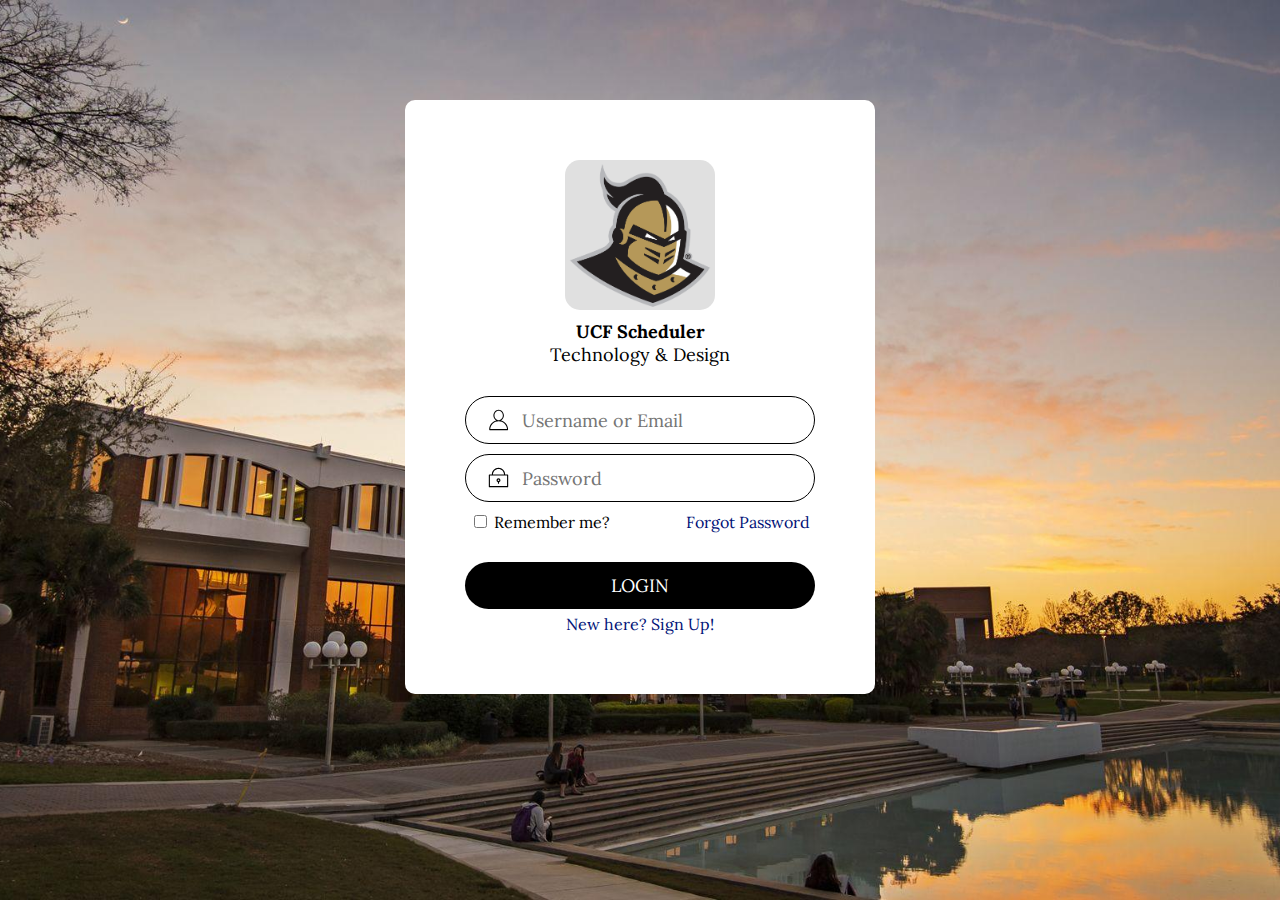
==== index.html @ 23472a11 "Add files via upload" ====
<html>
    <head>

        <link rel="preconnect" href="https://fonts.googleapis.com">
        <link rel="preconnect" href="https://fonts.gstatic.com" crossorigin>
        <link href="https://fonts.googleapis.com/css2?family=Lora:ital,wght@0,400..700;1,400..700&display=swap" rel="stylesheet">

        <link rel="stylesheet" href="style.css">

    </head>
    <body>

        <div class="login-div">
            <div class="logo">
                <img src="Assets/aa89cd043b72209dd43c108c1d66afff.png" alt="knightslogo" width="" height="150"/>
            </div>

            <div class="title">UCF Scheduler</div>
            <div class="subtitle">Technology & Design</div>

            <div class="form">

                <div class="username">
                    
                    <!--icon-->
                    <svg class="svg-icon" viewBox="0 0 20 20">
                        <path d="M12.075,10.812c1.358-0.853,2.242-2.507,2.242-4.037c0-2.181-1.795-4.618-4.198-4.618S5.921,4.594,5.921,6.775c0,1.53,0.884,3.185,2.242,4.037c-3.222,0.865-5.6,3.807-5.6,7.298c0,0.23,0.189,0.42,0.42,0.42h14.273c0.23,0,0.42-0.189,0.42-0.42C17.676,14.619,15.297,11.677,12.075,10.812 M6.761,6.775c0-2.162,1.773-3.778,3.358-3.778s3.359,1.616,3.359,3.778c0,2.162-1.774,3.778-3.359,3.778S6.761,8.937,6.761,6.775 M3.415,17.69c0.218-3.51,3.142-6.297,6.704-6.297c3.562,0,6.486,2.787,6.705,6.297H3.415z"></path>
                    </svg>

                    <input type="text" placeholder="Username or Email">
                </div>

                <div class="password">
                    
                    <!--icon-->
                    <svg class="svg-icon" viewBox="0 0 20 20">
                        <path d="M17.308,7.564h-1.993c0-2.929-2.385-5.314-5.314-5.314S4.686,4.635,4.686,7.564H2.693c-0.244,0-0.443,0.2-0.443,0.443v9.3c0,0.243,0.199,0.442,0.443,0.442h14.615c0.243,0,0.442-0.199,0.442-0.442v-9.3C17.75,7.764,17.551,7.564,17.308,7.564 M10,3.136c2.442,0,4.43,1.986,4.43,4.428H5.571C5.571,5.122,7.558,3.136,10,3.136 M16.865,16.864H3.136V8.45h13.729V16.864z M10,10.664c-0.854,0-1.55,0.696-1.55,1.551c0,0.699,0.467,1.292,1.107,1.485v0.95c0,0.243,0.2,0.442,0.443,0.442s0.443-0.199,0.443-0.442V13.7c0.64-0.193,1.106-0.786,1.106-1.485C11.55,11.36,10.854,10.664,10,10.664 M10,12.878c-0.366,0-0.664-0.298-0.664-0.663c0-0.366,0.298-0.665,0.664-0.665c0.365,0,0.664,0.299,0.664,0.665C10.664,12.58,10.365,12.878,10,12.878"></path>
                    </svg>

                    <input type="password" placeholder="Password">
                </div>

                <div class="options">
                    <div class="remember-me">
                        <input id="remember-me" type="checkbox">
                        <label for="remember-me">Remember me?</label>
                    </div>

                    <div class="forgot-password">
                        <a href="#">Forgot Password</a>

                    </div>

                </div>

                <button class="signinbtn">LOGIN</button>
                <div class="signup">
                    <a href="#">New here? Sign Up!</a>
                </div>

            </div>

        </div>

    </body>
</html>
---- style.css ----
* {
    font-family: "Lora", serif;
}

body{
    background-color:rgb(119, 101, 0);
    background-image: url(Assets/3615704.jpg);
    background-repeat: no-repeat;
    background-position: center;
    background-attachment: fixed;
    background-size: cover;
}

.login-div{
    margin:100px auto;
    width: 350px;
    border-radius: 10px;
    background-color: rgb(255, 255, 255);
    padding: 60px;
}

.logo{
    background-color: rgb(224, 224, 224);
    width: 150px;
    height: 150px;
    border-radius: 10%;
    margin:0 auto;
    margin-bottom: 10px;
}

.logo img{
    display: block;
    margin-left: auto;
    margin-right: auto;
    width: 150px;
    margin-bottom: auto;
}

/*.logo img{
    position:absolute;
    top: 15%;
    right: 43%;
}*/

.title, .subtitle{
    text-align: center;
    color: rgb(0, 0, 0);
}

.title{
    font-weight: bolder;
    font-size: 18px;
}

.subtitle{
    font-size: 18px;
}

.form{
    width: 100%;
    margin-top: 30px;
}

.form input{
    font-size: 18px;
    padding: 10px, 20px, 10px, 5px;
    border: none;
    outline: none;
    background: none;
}

.username, .password{
    display: block;
    border-radius: 30px;
    border: 1px solid black;
    padding: 10px;
    margin: 10px 0;
}

.form svg{
    height: 25px;
    margin-bottom: -5px;
    margin-left: 10px;
    margin-right: 5px;
}

.options{
    display: flex;
    flex-direction: row;
    justify-content: space-between;
    padding: 0px 5px;
    margin-bottom: 30px;
}

button.signinbtn{
    width: 100%;
    padding: 12px 10px;
    border: none;
    font-size: 18px;
    border-radius: 30px;
    background-color: rgb(0, 0, 0);
    color: white;
    margin-bottom: 5px;
}

.signup{
    text-align: center;
}

a{
    text-decoration: none;
    color: rgb(0, 18, 119);
}
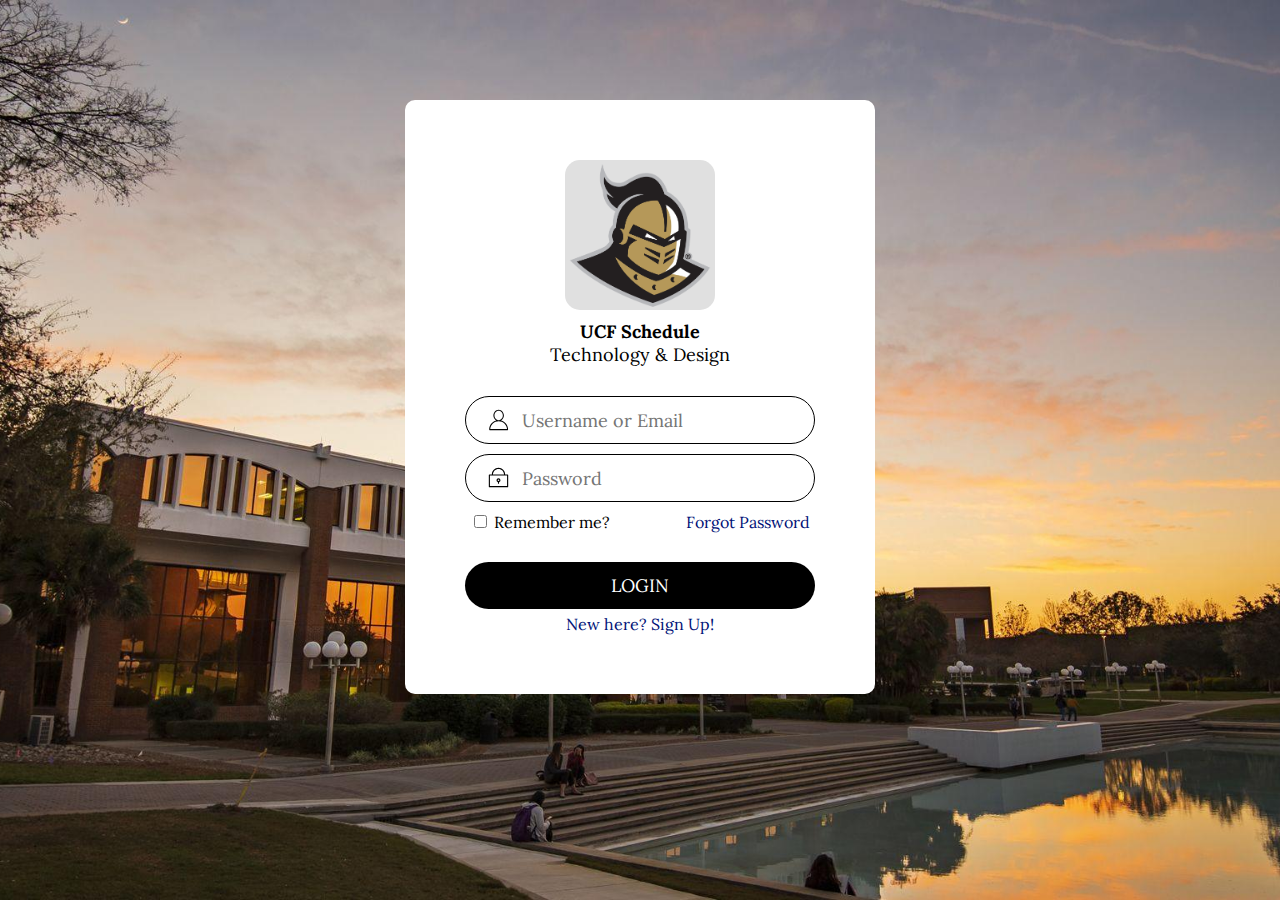
==== commit 64c6b6f8: "Update index.html" ====
--- a/index.html
+++ b/index.html
@@ -6,6 +6,7 @@
         <link href="https://fonts.googleapis.com/css2?family=Lora:ital,wght@0,400..700;1,400..700&display=swap" rel="stylesheet">
 
         <link rel="stylesheet" href="style.css">
+        <script type="text/javascript" src="Js/Login.js"></script>
 
     </head>
     <body>
@@ -15,7 +16,7 @@
                 <img src="Assets/aa89cd043b72209dd43c108c1d66afff.png" alt="knightslogo" width="" height="150"/>
             </div>
 
-            <div class="title">UCF Scheduler</div>
+            <div class="title">UCF Schedule</div>
             <div class="subtitle">Technology & Design</div>
 
             <div class="form">
@@ -27,7 +28,7 @@
                         <path d="M12.075,10.812c1.358-0.853,2.242-2.507,2.242-4.037c0-2.181-1.795-4.618-4.198-4.618S5.921,4.594,5.921,6.775c0,1.53,0.884,3.185,2.242,4.037c-3.222,0.865-5.6,3.807-5.6,7.298c0,0.23,0.189,0.42,0.42,0.42h14.273c0.23,0,0.42-0.189,0.42-0.42C17.676,14.619,15.297,11.677,12.075,10.812 M6.761,6.775c0-2.162,1.773-3.778,3.358-3.778s3.359,1.616,3.359,3.778c0,2.162-1.774,3.778-3.359,3.778S6.761,8.937,6.761,6.775 M3.415,17.69c0.218-3.51,3.142-6.297,6.704-6.297c3.562,0,6.486,2.787,6.705,6.297H3.415z"></path>
                     </svg>
 
-                    <input type="text" placeholder="Username or Email">
+                    <input type="text" id="username" placeholder="Username or Email">
                 </div>
 
                 <div class="password">
@@ -37,7 +38,7 @@
                         <path d="M17.308,7.564h-1.993c0-2.929-2.385-5.314-5.314-5.314S4.686,4.635,4.686,7.564H2.693c-0.244,0-0.443,0.2-0.443,0.443v9.3c0,0.243,0.199,0.442,0.443,0.442h14.615c0.243,0,0.442-0.199,0.442-0.442v-9.3C17.75,7.764,17.551,7.564,17.308,7.564 M10,3.136c2.442,0,4.43,1.986,4.43,4.428H5.571C5.571,5.122,7.558,3.136,10,3.136 M16.865,16.864H3.136V8.45h13.729V16.864z M10,10.664c-0.854,0-1.55,0.696-1.55,1.551c0,0.699,0.467,1.292,1.107,1.485v0.95c0,0.243,0.2,0.442,0.443,0.442s0.443-0.199,0.443-0.442V13.7c0.64-0.193,1.106-0.786,1.106-1.485C11.55,11.36,10.854,10.664,10,10.664 M10,12.878c-0.366,0-0.664-0.298-0.664-0.663c0-0.366,0.298-0.665,0.664-0.665c0.365,0,0.664,0.299,0.664,0.665C10.664,12.58,10.365,12.878,10,12.878"></path>
                     </svg>
 
-                    <input type="password" placeholder="Password">
+                    <input type="password" id="password" placeholder="Password">
                 </div>
 
                 <div class="options">
@@ -53,7 +54,7 @@
 
                 </div>
 
-                <button class="signinbtn">LOGIN</button>
+                <button class="signinbtn" onclick="doLogin();">LOGIN</button>
                 <div class="signup">
                     <a href="#">New here? Sign Up!</a>
                 </div>
